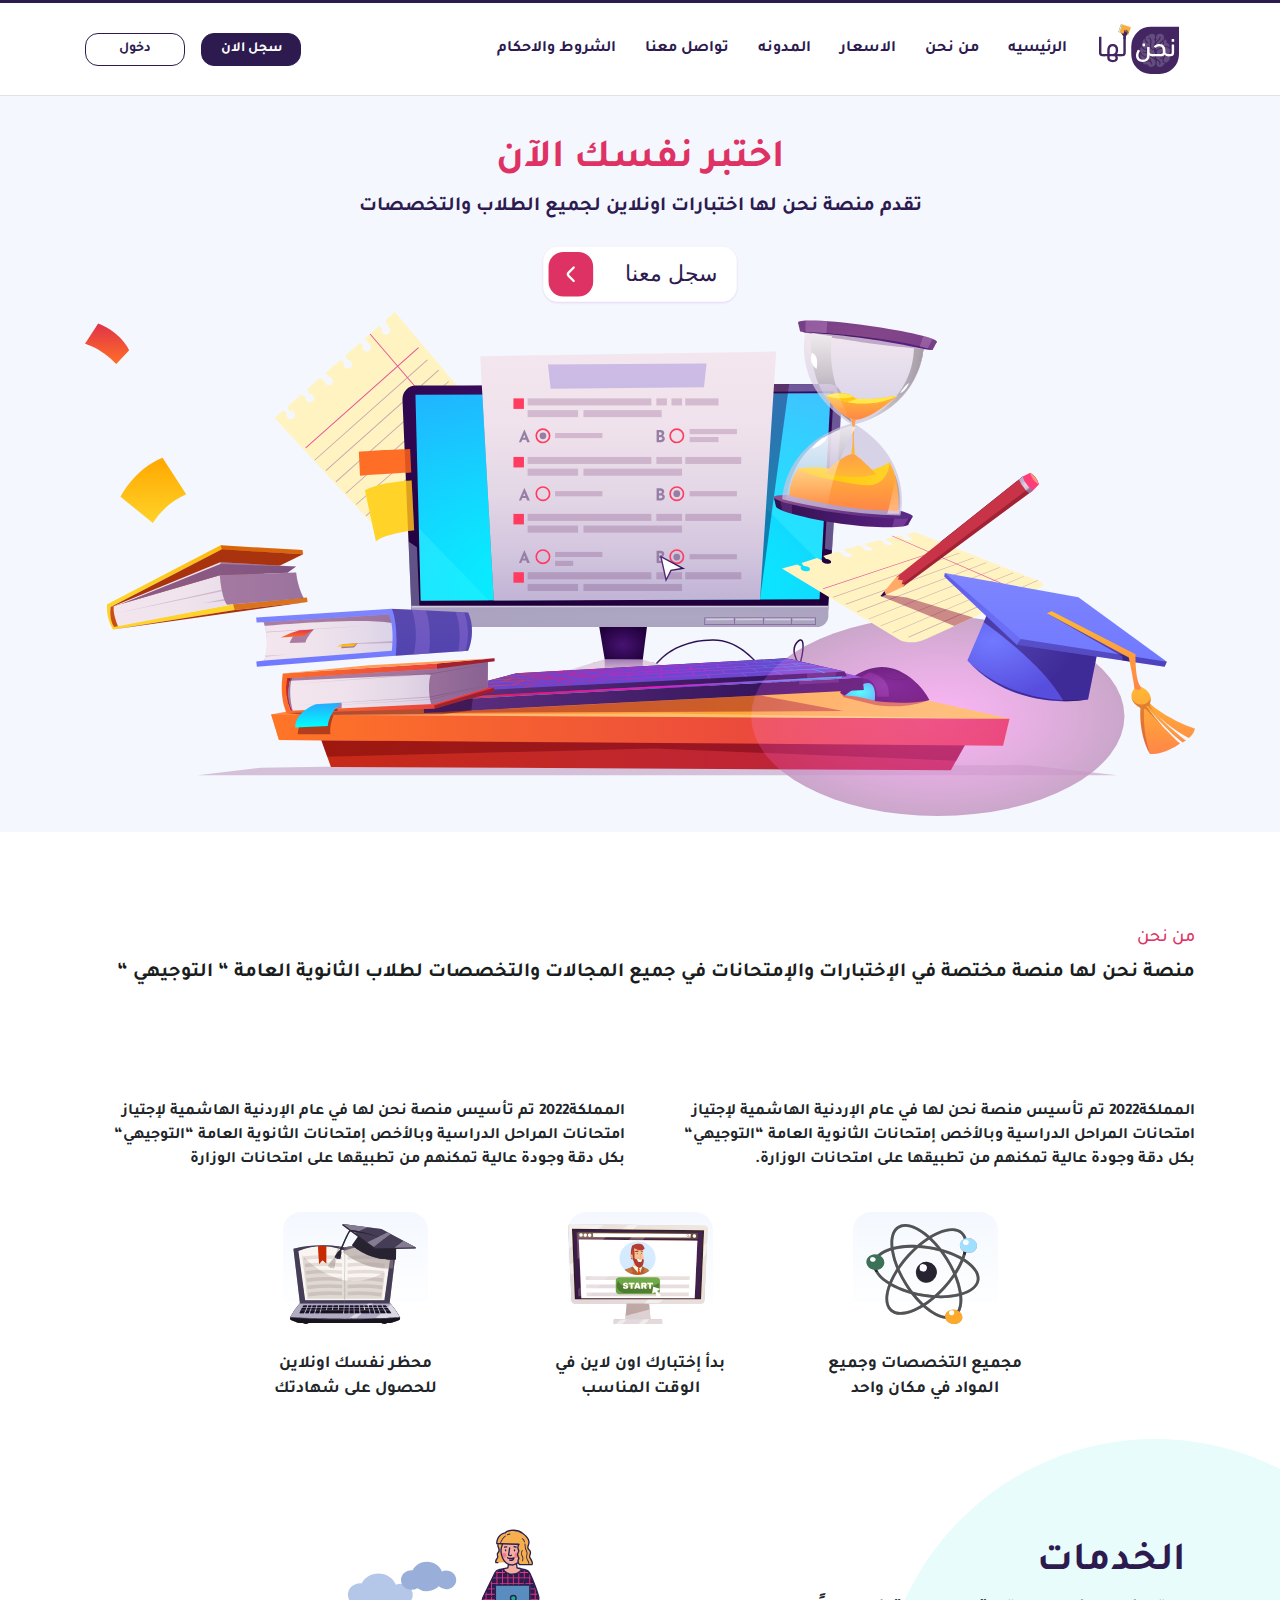
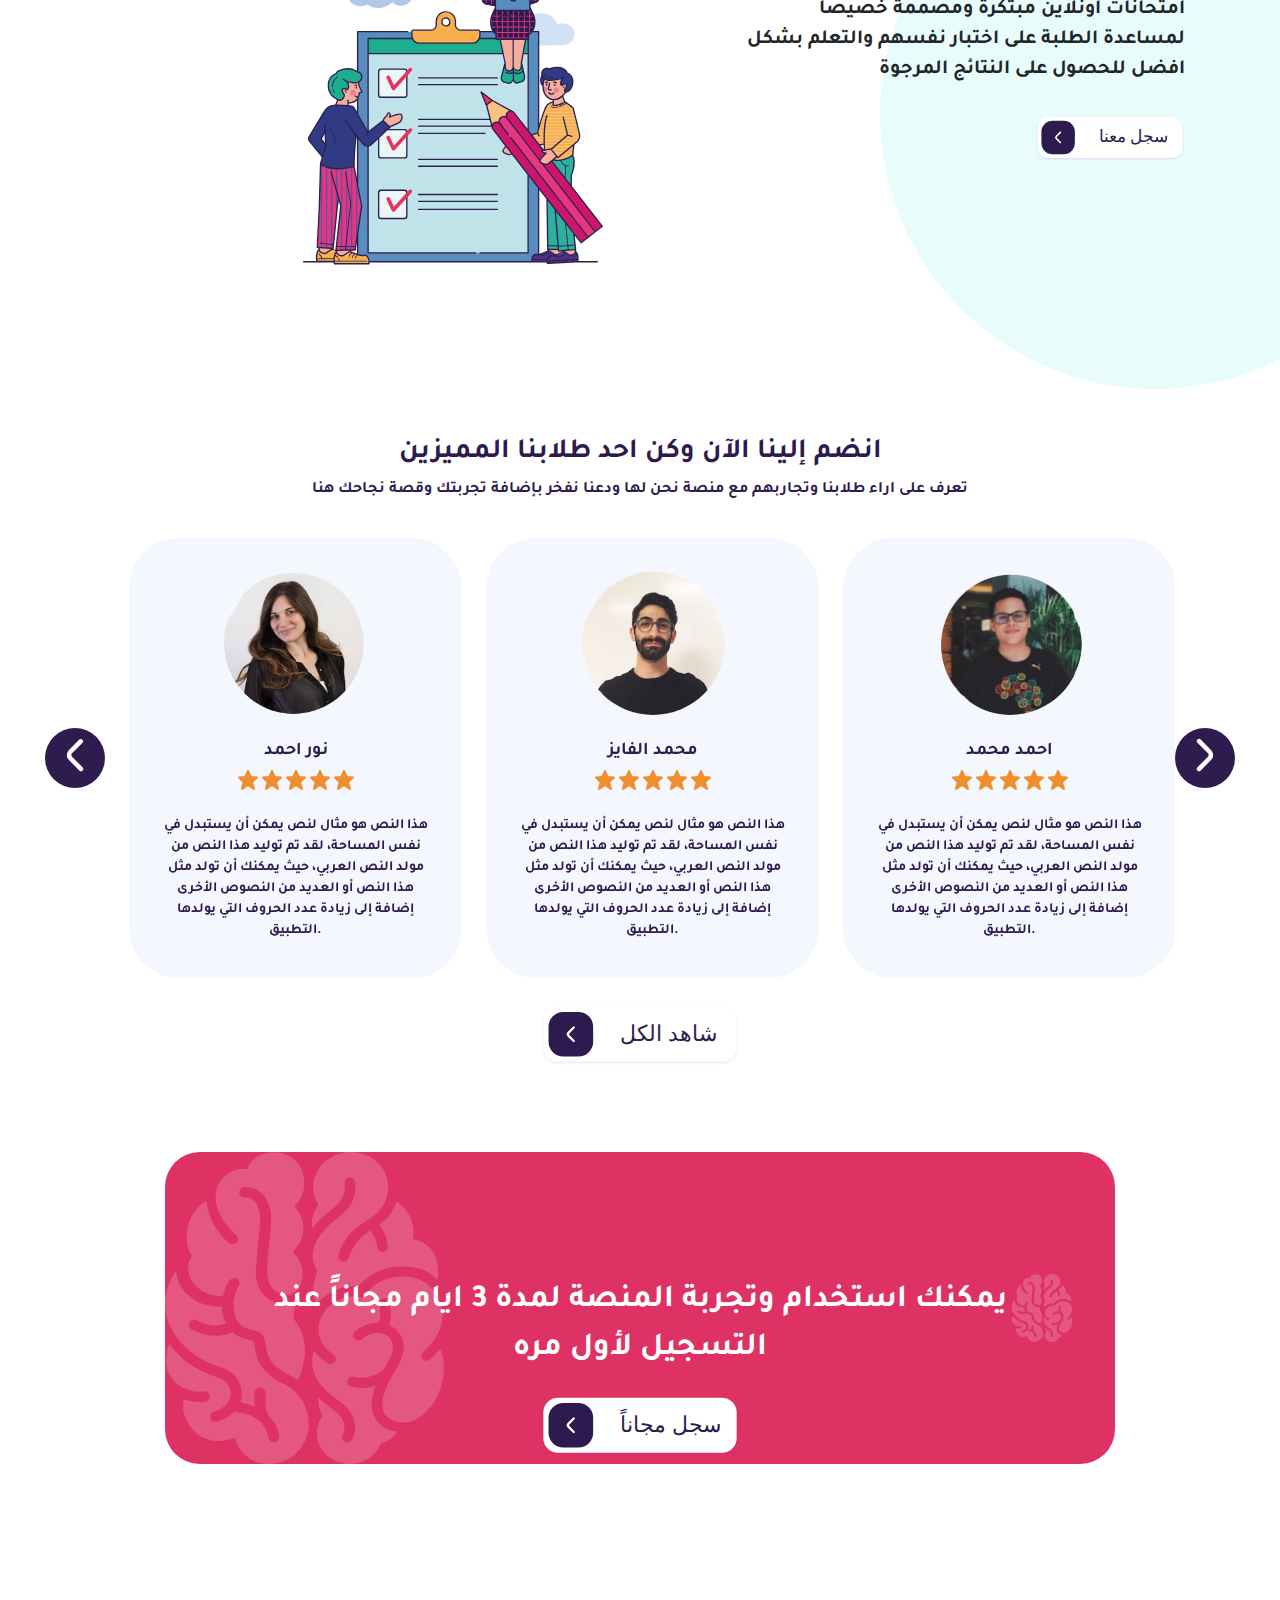
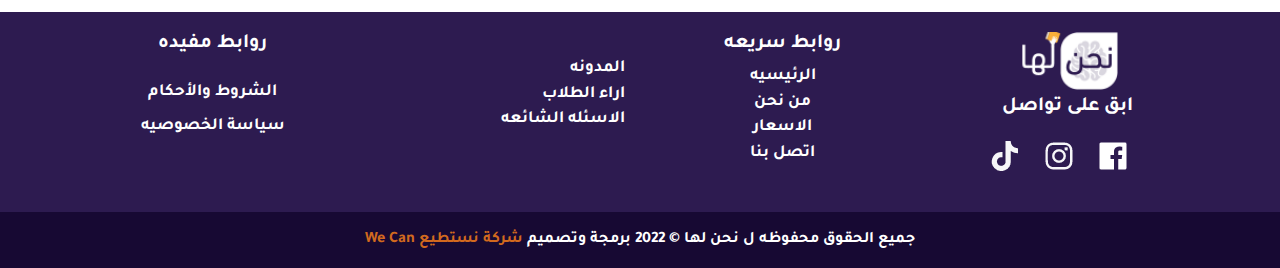
==== index.html @ dd8ad418 "s" ====
<!DOCTYPE html>
<html dir="rtl">
  <head>
    <meta charset="UTF-8" />
    <meta http-equiv="X-UA-Compatible" content="IE=edge" />
    <meta name="viewport" content="width=device-width, initial-scale=1.0" />
    <title>Document</title>
    <!-- FONTS -->
    <link rel="preconnect" href="https://fonts.googleapis.com" />
    <link rel="preconnect" href="https://fonts.gstatic.com" crossorigin />
    <link
      href="https://fonts.googleapis.com/css2?family=Tajawal:wght@500&display=swap"
      rel="stylesheet"
    />

    <!-- bootstrap css -->
    <link rel="stylesheet" href="./css/bootstrap4.css" />

    <!-- slick css -->
    <link rel="stylesheet" href="./css/slick.css" />

    <!-- main css -->
    <link rel="stylesheet" href="./css/style.css" />
  </head>
  <body>
    <nav class="navbar navbar-expand-lg py-3 sticky-top bg-light bg-white">
      <div class="container">
        <a class="navbar-brand" href="#">
          <img class="one" src="./image/Logo.svg" alt="logo" style="width: 80px" />
          <img class="two" src="./image/logo-light.png" alt="logo" style="width: 80px" />
        </a>
        <button
          class="navbar-toggler"
          type="button"
          data-toggle="collapse"
          data-target="#navbarSupportedContent"
          aria-controls="navbarSupportedContent"
          aria-expanded="false"
          aria-label="Toggle navigation"
        >
          <span class="navbar-toggler-icon"
            ><img src="./image/menu.png" alt="logo" style="width: 16px"
          /></span>
        </button>
        <div class="collapse navbar-collapse" id="navbarSupportedContent">
          <ul class="navbar-nav mt-2 mt-lg-0 mr-4">
            <li class="nav-item">
              <a class="nav-link" href="">الرئيسيه </a>
            </li>

            <li class="nav-item">
              <a class="nav-link" href="aboutus.html">من نحن</a>
            </li>
            <li class="nav-item">
              <a class="nav-link" href="Pricing.html">الاسعار</a>
            </li>

            <li class="nav-item">
              <a class="nav-link" href="Blog.html">المدونه</a>
            </li>
            <li class="nav-item">
              <a class="nav-link" href="">تواصل معنا</a>
            </li>
            <li class="nav-item">
              <a class="nav-link" href="">الشروط والاحكام </a>
            </li>
          </ul>
          <a href="SignUp.html" class="btn-inline my-2 my-lg-0 mr-auto text-center">
            <span class="btn1" type="submit">سجل الان</span>
          </a>
          <a href="login.html" class="btn-inline my-2 my-lg-0 mr-0 mr-md-3 text-center">
            <span class="btn2" type="submit">دخول</span>
          </a>
        </div>
      </div>
    </nav>

    <div class="hero border-top d-flex align-items-center">
      <div class="container">
        <div class="row">
          <div class="te col-lg-12 text-center">
            <h1 class="text1 display-6">اختبر نفسك الآن</h1>
            <p class="text">
              تقدم منصة نحن لها اختبارات اونلاين لجميع الطلاب والتخصصات
            </p>
            <a class="group" href="SignUp.html">
              <img
                src="./image/Group 9 (1).svg"
                style="width: 200px; height: 74px"
            /></a>
            <img
              src="./image/Group 135 (2).svg"
              alt="Paris"
              style="width: 100%"
            />
          </div>
        </div>
      </div>
    </div>

    <section id="services-expand-lg py-3 ">
      <div class="container">
        <div class="row mb-5">
          <div class="col mt-5 py-5">
            <h1 class="whowe">من نحن</h1>
            <p class="par">
              منصة نحن لها منصة مختصة في الإختبارات والإمتحانات في جميع المجالات
              والتخصصات لطلاب الثانوية العامة “ التوجيهي “
            </p>
          </div>
        </div>

        <div class="row">
          <div class="col-md-6 mb-3 text-right">
            المملكة2022 تم تأسيس منصة نحن لها في عام الإردنية الهاشمية لإجتياز
            امتحانات المراحل الدراسية وبالأخص إمتحانات الثانوية العامة
            “التوجيهي“ بكل دقة وجودة عالية تمكنهم من تطبيقها على امتحانات
            الوزارة.
          </div>
          <div class="col-md-6 mb-3 text-right">
            المملكة2022 تم تأسيس منصة نحن لها في عام الإردنية الهاشمية لإجتياز
            امتحانات المراحل الدراسية وبالأخص إمتحانات الثانوية العامة
            “التوجيهي“ بكل دقة وجودة عالية تمكنهم من تطبيقها على امتحانات
            الوزارة
          </div>
        </div>

        <div class="row justify-content-center mt-4">
          <div class="col-md-6 col-lg-3 mb-3 text-center">
            <div class="imgg">
              <img src="./image/Group 148 (1).svg" class="card-img" alt="..." />
            </div>
            <div class="card-body">
              <p class="card-text text-center">
                مجميع التخصصات وجميع المواد في مكان واحد
              </p>
            </div>
          </div>

          <div class="col-md-6 col-lg-3 mb-3 text-center">
            <div class="imgg">
              <img src="./image/Group 167 (1).svg" class="card-img" alt="..." />
            </div>
            <div class="card-body">
              <p class="card-text text-center">
                بدأ إختبارك اون لاين في الوقت المناسب
              </p>
            </div>
          </div>

          <div class="col-md-6 col-lg-3 mb-3 text-center">
            <div class="imgg">
              <img src="./image/Group 198 (1).svg" class="card-img" alt="..." />
            </div>
            <div class="card-body">
              <p class="card-text text-center">
                محظر نفسك اونلاين للحصول على شهادتك
              </p>
            </div>
          </div>
        </div>
      </div>
    </section>

    <section>
      <div class="row no-gutters">
        <div class="secti3">
          <div class="col">
            <div class="cont text-right">
              <h1 class="tit">الخدمات</h1>
              <p class="par2">
                امتحانات اونلاين مبتكرة ومصممة خصيصاً لمساعدة الطلبة على اختبار
                نفسهم والتعلم بشكل افضل للحصول على النتائج المرجوة
              </p>
              <a href="SignUp.html">
                <img
                  src="./image/Group 199 (1).svg"
                  style="width: 150px; height: 74px"
              /></a>
            </div>
          </div>
        </div>
        <div class="col-6 col-md-4 py-2 servicesImage">
          <img
            src="./image/Group 208 (1).svg"
            style="width: 300px; height: 500px"
          />
        </div>
      </div>
    </section>

    <div class="container align-items-center">
      <div class="row">
        <div class="col-lg-12 text-center pt-5">
          <h3 class="tit">انضم إلينا الآن وكن احد طلابنا المميزين</h3>
          <p class="join">
            تعرف على اراء طلابنا وتجاربهم مع منصة نحن لها ودعنا نفخر بإضافة
            تجربتك وقصة نجاحك هنا
          </p>
        </div>
      </div>
    </div>
   <div class="container">
    <div class=" reviewSlider">
      <div class="box">
        <div class="image justify-content-center">
          <img src="./image/نور.png" alt="" />
        </div>
        <div class="name_job text-center">نور احمد</div>

        <ul class="rating list-unstyled d-flex justify-content-center">
          <li>
            <a class=" " href="#!">
              <img src="./image/star.png" />
            </a>
          </li>
          <li>
            <a class=" " href="#!">
              <img src="./image/star.png" />
            </a>
          </li>
          <li>
            <a class=" " href="#!">
              <img src="./image/star.png" />
            </a>
          </li>

          <li>
            <a class=" " href="#!">
              <img src="./image/star.png" />
            </a>
          </li>

          <li>
            <a class=" " href="#!">
              <img src="./image/star.png" />
            </a>
          </li>
        </ul>
        <p>
          هذا النص هو مثال لنص يمكن أن يستبدل في نفس المساحة، لقد تم توليد هذا
          النص من مولد النص العربي، حيث يمكنك أن تولد مثل هذا النص أو العديد من
          النصوص الأخرى إضافة إلى زيادة عدد الحروف التي يولدها التطبيق.
        </p>
      </div>
      <div class="box">
        <div class="image justify-content-center">
          <img src="./image/نور.png" alt="" />
        </div>
        <div class="name_job text-center">نور احمد</div>

        <ul class="rating list-unstyled d-flex justify-content-center">
          <li>
            <a class=" " href="#!">
              <img src="./image/star.png" />
            </a>
          </li>
          <li>
            <a class=" " href="#!">
              <img src="./image/star.png" />
            </a>
          </li>
          <li>
            <a class=" " href="#!">
              <img src="./image/star.png" />
            </a>
          </li>

          <li>
            <a class=" " href="#!">
              <img src="./image/star.png" />
            </a>
          </li>

          <li>
            <a class=" " href="#!">
              <img src="./image/star.png" />
            </a>
          </li>
        </ul>
        <p>
          هذا النص هو مثال لنص يمكن أن يستبدل في نفس المساحة، لقد تم توليد هذا
          النص من مولد النص العربي، حيث يمكنك أن تولد مثل هذا النص أو العديد من
          النصوص الأخرى إضافة إلى زيادة عدد الحروف التي يولدها التطبيق.
        </p>
      </div>

      <div class="box">
        <div class="image justify-content-center">
          <img src="image/احمد محمد.png" alt="" />
        </div>
        <div class="name_job text-center">احمد محمد</div>

        <ul class="rating list-unstyled d-flex justify-content-center">
          <li>
            <a class=" " href="#!">
              <img src="./image/star.png" />
            </a>
          </li>
          <li>
            <a class=" " href="#!">
              <img src="./image/star.png" />
            </a>
          </li>
          <li>
            <a class=" " href="#!">
              <img src="./image/star.png" />
            </a>
          </li>

          <li>
            <a class=" " href="#!">
              <img src="./image/star.png" />
            </a>
          </li>

          <li>
            <a class=" " href="#!">
              <img src="./image/star.png" />
            </a>
          </li>
        </ul>

        <p>
          هذا النص هو مثال لنص يمكن أن يستبدل في نفس المساحة، لقد تم توليد هذا
          النص من مولد النص العربي، حيث يمكنك أن تولد مثل هذا النص أو العديد من
          النصوص الأخرى إضافة إلى زيادة عدد الحروف التي يولدها التطبيق.
        </p>
      </div>

      <div class="box">
        <div class="image justify-content-center">
          <img src="image/محمد الفايز.png" alt="" />
        </div>
        <div class="name_job text-center">محمد الفايز</div>

        <ul class="rating list-unstyled d-flex justify-content-center">
          <li>
            <a class=" " href="#!">
              <img src="./image/star.png" />
            </a>
          </li>
          <li>
            <a class=" " href="#!">
              <img src="./image/star.png" />
            </a>
          </li>
          <li>
            <a class=" " href="#!">
              <img src="./image/star.png" />
            </a>
          </li>

          <li>
            <a class=" " href="#!">
              <img src="./image/star.png" />
            </a>
          </li>

          <li>
            <a class=" " href="#!">
              <img src="./image/star.png" />
            </a>
          </li>
        </ul>
        <p>
          هذا النص هو مثال لنص يمكن أن يستبدل في نفس المساحة، لقد تم توليد هذا
          النص من مولد النص العربي، حيث يمكنك أن تولد مثل هذا النص أو العديد من
          النصوص الأخرى إضافة إلى زيادة عدد الحروف التي يولدها التطبيق.
        </p>
      </div>
    </div>
   <div class="col-lg-12 text-center ">
      <a class=" " href="#">
          <img class="  " 
            src="./image/Group 214.svg"
            style="width: 200px; height: 74px"
        /></a>
      </div>
  </div>
    

    <div class="container">
      <div class="login mb-5">
        <div class="row">
          <div class="te col-lg-12 text-center">
            <p class="text-white">
              يمكنك استخدام وتجربة المنصة لمدة 3 ايام مجاناً عند التسجيل لأول
              مره
            </p>
            <a class="group" href="#">
              <img
                src="./image/Group 218 (2).svg"
                style="width: 200px; height: 74px"
            /></a>
          </div>
        </div>
      </div>
    </div>

    <footer class="foot text-center text-white">
      <div class="container pt-3">
        <div class="row my-1">
          <div class=" col-lg col-md ">
            <img src="image/footer.png" height="60"  alt="" />
            <p class="textP">ابق على تواصل</p>

            <ul class="icon list-unstyled d-flex text-center">
              <li>
                <a class="text-white" href="https://ar-ar.facebook.com/">
                  <img src="./image/facebook.png" />
                </a>
              </li>
              <li>
                <a class="text-white" href="https://www.instagram.com/accounts/login/">
                  <img src="./image/insta.png" />
                </a>
              </li>
              <li>
                <a class="text-white" href="#!">
                  <img src="./image/tiktok.png" />
                </a>
              </li>
            </ul>
          </div>

          <div class="col-lg col-md">
            <h5 class="text-uppercase">روابط سريعه</h5>

            <ul class="list-unstyled">
              <li class="">
                <a href="index.html" class="text-white"
                  ><i class="fas fa-paw pe-3"></i>الرئيسيه</a
                >
              </li>
              <li class="">
                <a href="aboutus.html" class="text-white"
                  ><i class="fas fa-paw pe-3"></i>من نحن</a
                >
              </li>
              <li class="">
                <a href="Pricing.html" class="text-white"
                  ><i class="fas fa-paw pe-3"></i>الاسعار</a
                >
              </li>
              <li class="mb-2">
                <a href="#!" class="text-white"
                  ><i class="fas fa-paw pe-3"></i>اتصل بنا</a
                >
              </li>
            </ul>
          </div>

          <div class="col-lg col-md mt-4">
            <ul class="list-unstyled text-right">
              <li class="">
                <a href="Blog.html" class="text-white"
                  ><i class="fas fa-paw pe-3"></i>المدونه</a
                >
              </li>
              <li class="">
                <a href="" class="text-white"
                  ><i class="fas fa-paw pe-3"></i>اراء الطلاب</a
                >
              </li>
              <li class="mb-2">
                <a href="faq.html" class="text-white"
                  ><i class="fas fa-paw pe-3"></i>الاسئله الشائعه</a
                >
              </li>
            </ul>
          </div>

          <div class="col-lg col-md">
            <h5 class="text-uppercase mb-4">روابط مفيده</h5>

            <ul class="list-unstyled text-center">
              <li class="mb-2">
                <a href="#" class="text-white"
                  ><i class="fas fa-paw pe-3"></i>الشروط والأحكام</a
                >
              </li>
              <li class="mb-2">
                <a href="#" class="text-white"
                  ><i class="fas fa-paw pe-3"></i>سياسة الخصوصيه</a
                >
              </li>
            </ul>
          </div>

          <a class="btn-floating btn-lg" id="btn-back-to-top">
            <div class="scroll-up">
              <img src="./image/up-arrow (1).png" />
            </div>
         
          </a>
          <div></div>
        </div>
      </div>
      <div class="text-center p-3" style="background-color: #170933">
        <a class="text-white" href="https://mdbootstrap.com/"> جميع الحقوق محفوظه ل نحن لها  © 2022 
          برمجة وتصميم</a>
          <a href="https://wecan.jo" style="color:chocolate;" target="_blank">شركة نستطيع We Can </a>
   
      </div>
    </footer>

    <!-- jquery -->
    <script src="./js/jquery.min.js"></script>

    <!-- slick js -->
    <script src="./js/slick.min.js"></script>

    <!-- bootstrap js -->
    <script src="./js/bootstrap.min.js"></script>

    <!-- main js -->
    <script src="./js/main.js"></script>

    <!-- adding slick -->
    <script type="text/javascript">
      $(".reviewSlider").slick({
        slidesToShow: 3,
        slideToScroll: 1,
        adaptiveHeight: false,
        infinite: true,
        responsive: [
          {
            breakpoint: 710,
            settings: {
              slidesToShow: 1,
              slidesToScroll: 1,
            },
          },
        ],
      });
    </script>

    <!-- change header background after scroll-->
    <script>
      $(function () {
        $(window).on("scroll", function () {
          if ($(window).scrollTop() > 50) {
            $(".navbar").addClass("active");
          } else {
            //remove the background property so it comes transparent again (defined in your css)
            $(".navbar").removeClass("active");
          }
        });
      });
    </script>

    <!-- Go Up Button -->
    <script>
      //Get the button
      let mybutton = document.getElementById("btn-back-to-top");

      // When the user scrolls down 20px from the top of the document, show the button
      window.onscroll = function () {
        scrollFunction();
      };

      function scrollFunction() {
        if (
          document.body.scrollTop > 20 ||
          document.documentElement.scrollTop > 20
        ) {
          mybutton.style.display = "block";
        } else {
          mybutton.style.display = "none";
        }
      }
      // When the user clicks on the button, scroll to the top of the document
      mybutton.addEventListener("click", backToTop);

      function backToTop() {
        document.body.scrollTop = 0;
        document.documentElement.scrollTop = 0;
      }
    </script>
    <!-- Go Up Button -->
  </body>
</html>
---- css/style.css ----
* {
  padding: 0;
  margin: 0;
  box-sizing: border-box;
}
*,
::before,
::after {
  transition: 0.3s;
}
html {
  scroll-behavior: smooth;
}
a,
a:hover {
  text-decoration: none;
  color: inherit;
}
body {
  font-family: "Tajawal", sans-serif !important;
  font-weight: bold;
}

.navbar {
  border-top-style: solid;
  border-color: #2d1b50;
 
}

.btn1 {
  background-color: #2d1b50;
  border: 1px solid #2d1b50;
  color: white;
  font-size: 14px;
  border-radius: 13px;
  padding: 5px;
  width: 100px;
  display: block;
}

.btn2 {
  background: transparent url("../image/Rectangle 8.png") 0% 0% no-repeat
    padding-box;
  border: 1px solid #2d1b50;
  border-radius: 13px;
  font-size: 14px;
  width: 100px;
  padding: 5px;
  color: #2d1b50;
  display: block;
}
.btn-inline span:hover {
  background-color: #2d1b50;
  color: #fff;
}
.nav-link {
  font-size: 16px;
  font-weight: bold;
  color: #2d1b50;
  padding: 8px;
  margin: 0px 0px 0px 13px;
}

/*************** after adding activ class on navbar  *****************/
.navbar.active {
  background-color: #2d1b50 !important;
}
.navbar.active .nav-link {
  color: #fff;
}
.navbar.active .btn1 {
  color: #fff;
  background-color: #df3264;
}
.navbar.active .btn2 {
  color: #fff;
  border: 1px solid #fff;
}


.navbar-brand .two {
  display: none;
}

.navbar-brand .one {
  display: block;
}
.navbar.active .navbar-brand .two {
  display: block;
  
}
.navbar.active .navbar-brand .one {
  display:none;
  
}

.navbar.active .navbar-toggler-icon img {
  filter: invert(1) brightness(2);
}






/*************** after adding activ class on navbar  *****************/

.text {
  color: #2d1b50;
  font-weight: bold;
  font-size: 20px;
}

.text1 {
  color: #df3264;
  font-weight: bold;
  font-size: 40px;
}
.hero {
  background-color: #f4f7fe;
  background-size: cover;
}

.te {
  margin-top: 40px;
  padding-top: 40px;
  font-size: 2em;
  margin-top: 0;
  margin-bottom: 1rem;
}

.whowe {
  color: #df3264;
  font-size: 18px;
  text-align: right;
}
.par {
  color: #1a1d20;
  font-size: 20px;
  text-align: right;
}

.group {
  width: 100%;
  height: auto;
}
.center {
  display: block;
  margin-left: auto;
  margin-right: auto;
  width: 100%;
}

.content {
  background-color: white;
  margin: 10px;
  padding: 10px;
  text-align: center;
}

.card-img {
  width: 150px;
  height: 100px;
}

.card-text {
  font-size: 17px;
  font-weight: bold;
  margin-top: 30px;
}

.imgg {
  width: 145px;
  height: 90px;
  background-image: url("../image/Rectangle\ 64.svg");
  background-size: cover;
  padding-top: 12px;
  margin: auto;
}

.secti3 {
  width: 550px;
  height: 550px;
  background-image: url("../image/Ellipse\ 5\ \(1\).svg");
  background-size: cover;
  background-repeat: no-repeat;
  background-position: 150px 20%;
  padding-top: 100px;
}
.par2 {
  font-weight: bold;
  font-size: 20px;
}

.tit {
  color: #2d1b50;
  font-weight: bold;
}

.cont {
  margin-right: 80px;
}
.join {
  color: #2d1b50;
}

.reviewSlider {
  display: flex;
  justify-content: space-between;
  align-items: center;
  flex-wrap: wrap;
  padding: 20px;
}
.box {
  background: #f4f7fe;
  display: grid !important;
  place-items: center;
  padding: 20px 30px;
  border-radius: 50px;
  margin-left: 24px;
}

.box .image {
  margin: 10px 0;
  height: 150px;
  width: 150px;
  justify-content: center;
  padding: 3px;
  border-radius: 50%;
}
.box .image img {
  height: 100%;
  width: 100%;
  border-radius: 50%;
  object-fit: cover;
  justify-content: center;
}
.box p {
  text-align: center;
  margin-top: 8px;
  font-size: 14px;
  font-weight: bold;
  color: #2d1b50;
}
.box .name_job {
  margin: 10px 0 3px 0;
  color: #2d1b50;
  font-size: 18px;
  font-weight: 600;
}

.rating i {
  font-size: 18px;

  margin-bottom: 5px;
}

.foot {
  background-color: #2d1b50;
}

.imgFooter {
  margin-left: 100px;
}
.textP {
  font-weight: bold;
  font-size: 20px;
}

.list-unstyled {
  font-size: 17px;
}

.icon{
  padding-right: 46px;
}

.text-uppercase {
  font-weight: bold;
}
.textUp {
  font-weight: bold;
  margin-top: 0px;
  font-size: 19px;
}
.login{
  background-image: url(../image/bg.svg);
  margin: 80px;
  background-size: 100%;
  text-align: center;
  color: #fff;
  /* font-size: 1.5em; */
  background-repeat: no-repeat;
  padding: 85px;
}
.pageHeading{
  margin-top: 30px;
}
.pageHeading h3 {
  font-size: 37px;
  color: #DF3264;
  font-weight:bold;}

  .pageHeading h5 {

   color: #2d1b50;
    font-weight:bold;
  }

    label.form-label {
      font-weight: bold;
      font-family: 'dinbold';
      margin-bottom: 5px;
      font-size: 16px;
      
  }
  .form-check-input {
    float: right;
    margin-right: -1.5em;
}
.form-check-input:checked {
  background-color: #422561;
  border-color: #422561;
}

  .form-control {
    background: #F4F7FE !important;
    border: none !important;
    text-align: right;
    padding: 15px 10px;
    border-radius: 10px;
}
     .form-check {
        display: block;
        min-height: 1.5rem;
        padding-right: 1.5em;
        margin-bottom: 0.125rem;}

      .form-check-label{
        color: #6F6F6F;
        font-size: small;
      }
      
      .form-check-input {
        width: 1em;
        height: 1em;
        margin-top: 0.25em;
        vertical-align: top;
        background-color: #fff;
        background-repeat: no-repeat;
        background-position: center;
        background-size: contain;
        border: 1px solid rgba(0,0,0,.25);
        appearance: none;
        
    }
    .form-check-input:checked {
      background-image: url(../image/check-regular-24.png);
  }

      .form-check-input {
        border-radius: 0.25em;
    }
    .form-check .form-check-input {
      float: right;
      margin-right: -1.5em;
  }

  .getPassword a{
    color: #6F6F6F;
    text-decoration: none;
    font-size: small;
    font-style:normal;

  }

  .bLogin a {
    border: none;
    outline: 0;
    display: inline-block;
    padding: 8px;
    color: white;
    background-color:#2d1b50;
    text-align: center;
    cursor: pointer;
    width: 100%;
    border-radius: 10px;
    font-size: 18px;
    }

   
  
    .bLogin:hover, a:hover {
      opacity: 0.7;
    }


    /*************** pricing *****************/

    .bagColor{
      background-color: #F4F7FE;
      background-size: cover;

    }
    #accordion .card {
      border-radius: 13px;
     
    }
   .heroSubscri{
    background-color: #F4F7FE;
    
   }
  
    .cPric{
      box-shadow: 0 4px 8px 0 rgba(0, 0, 0, 0.2);
      max-width: 300px;
      margin: auto;
      text-align: center;
      font-family: arial;
      border-radius: 10px;
    }
    
    .title {
      color: grey;
    }


    
   .cPric button {
      border: none;
      outline: 0;
      display: inline-block;
      padding: 8px;
      color: white;
      background-color:#2d1b50;
      text-align: center;
      cursor: pointer;
      width: 100%;
      border-radius: 10px;
      font-size: 18px;
    }
    
    
    
    .cPric button:hover, a:hover {
      opacity: 0.7;
    }


/*************** pricing *****************/

/*************** BLOG *****************/

.textimg{
position: relative;
max-width: 800px;
margin: 0 auto;
}
.textimg img {vertical-align: middle;}

.textimg .content {
  position: absolute;
  bottom: 0;
  background: rgb(0, 0, 0); /* Fallback color */
  background: rgba(0, 0, 0, 0.5); /* Black background with 0.5 opacity */
  color: #f1f1f1;
  width: 100%;
  padding: 20px;
}






/*************** slick edit *****************/
.slick-list.draggable {
  direction: ltr;
}
.reviewSlider .slick-arrow {
  position: absolute;
  top: 50%;
  left: -40px;
  transform: translateY(-50%);
  border: none;
  font-size: 0;
  width: 60px;
  height: 60px;
  border-radius: 50%;
  background: url("../image/Group\ 213.svg") no-repeat center;
  background-size: auto;
}
.reviewSlider .slick-arrow.slick-next {
  
  right: -40px;
  width: 60px;
  height: 60px; 
  background-image: url("../image/Group\ 212\ \(1\).svg");
}

/*************** slick edit *****************/

/*************** Go Up Button *****************/
#btn-back-to-top {
  position: fixed;
  bottom: 100px;
  left: 20px;
  display: none;
  color: #1a1d20;
  cursor: pointer;

}
.aboutus{
  background-color: #F4F7FE;
  background-position: center;
  background-repeat: no-repeat;
  background-size: cover;
}
/*************** Go Up Button *****************/

/*************** Responsive *****************/
@media (max-width: 1045px) {
  .container .box {
    width: calc(50% - 10px);
    margin-bottom: 20px;
  }
}
@media (max-width: 710px) {
  .container .box {
    width: 100%;
  }
  .secti3 .cont.text-right {
    margin-right: 0;
  }
  .secti3 {
    width: 100%;
    height: auto;
  }
  .box {
    margin-left: 0;
  }
  .reviewSlider .slick-arrow {
    top: auto;
    bottom: -20px;
    transform: translate(0, -50%);
    left: 35%;
  }
  .reviewSlider .slick-arrow.slick-next {
    right: 35%;
  }
  #navbarSupportedContent .btn-inline {
    margin-right: 20px;
  }
  .foot,
  .list-unstyled {
    text-align: right !important;
  }
}


@media (max-width: 991px) {
  .navbar-nav .nav-link {
    text-align: right;
    padding-right: 20px;
  }
  .navbar-nav.mt-2.mt-lg-0.mr-4 {
    margin-right: 0 !important;
  }
  #navbarSupportedContent .btn-inline {
    margin-right: 20px !important;
    display: block;
  }
}
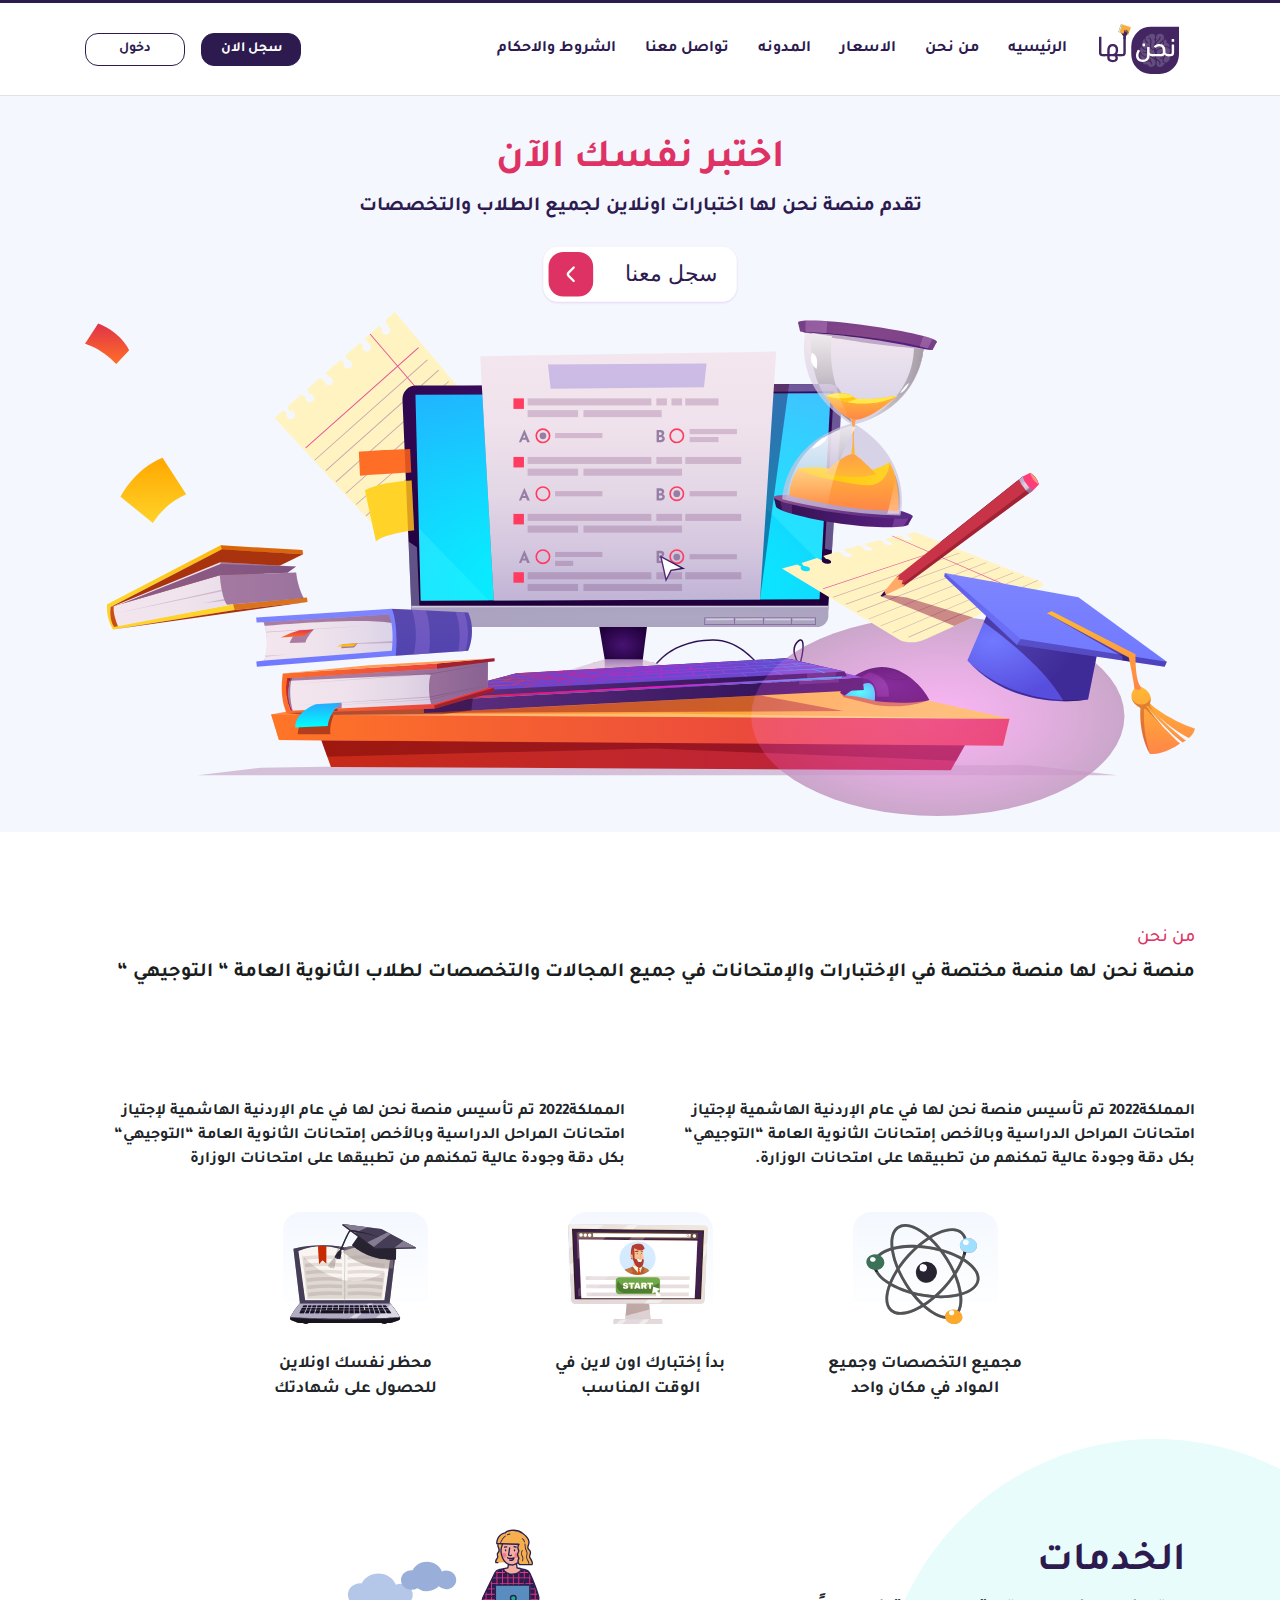
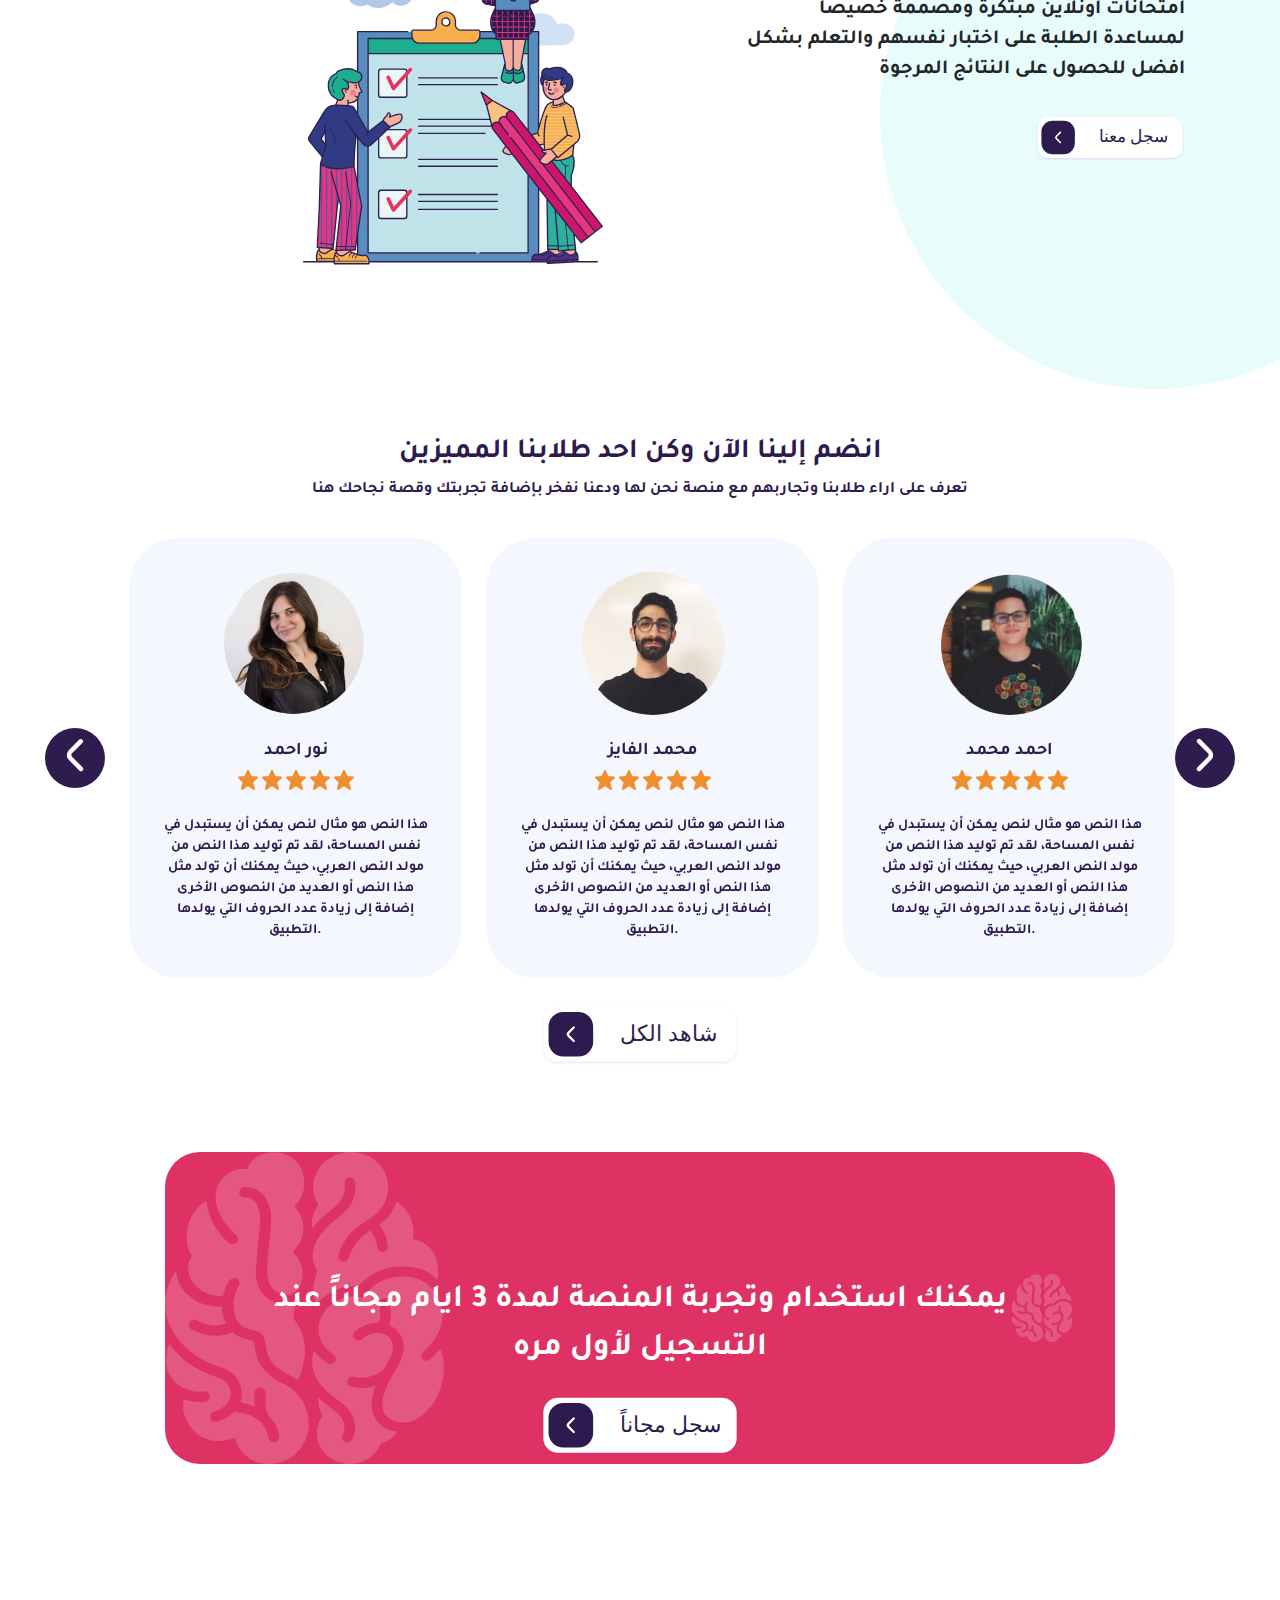
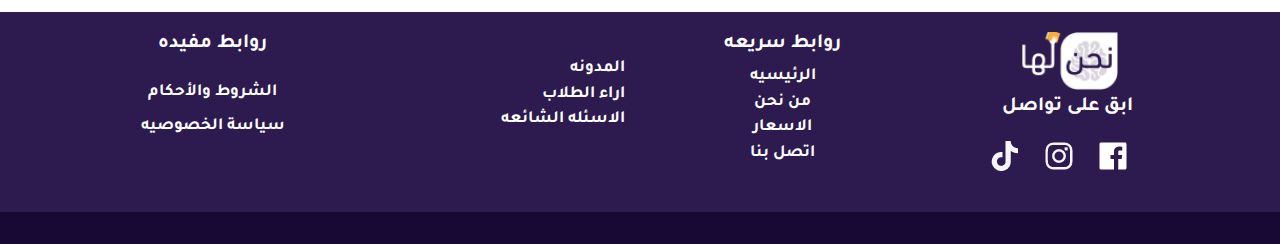
==== commit b77f3da2: "Update index.html" ====
--- a/index.html
+++ b/index.html
@@ -498,9 +498,9 @@
         </div>
       </div>
       <div class="text-center p-3" style="background-color: #170933">
-        <a class="text-white" href="https://mdbootstrap.com/"> جميع الحقوق محفوظه ل نحن لها  © 2022 
-          برمجة وتصميم</a>
-          <a href="https://wecan.jo" style="color:chocolate;" target="_blank">شركة نستطيع We Can </a>
+        <a class="text-white" href="https://mdbootstrap.com/"> 
+          </a>
+          <a href="https://wecan.jo" style="color:chocolate;" target="_blank">  </a>
    
       </div>
     </footer>
